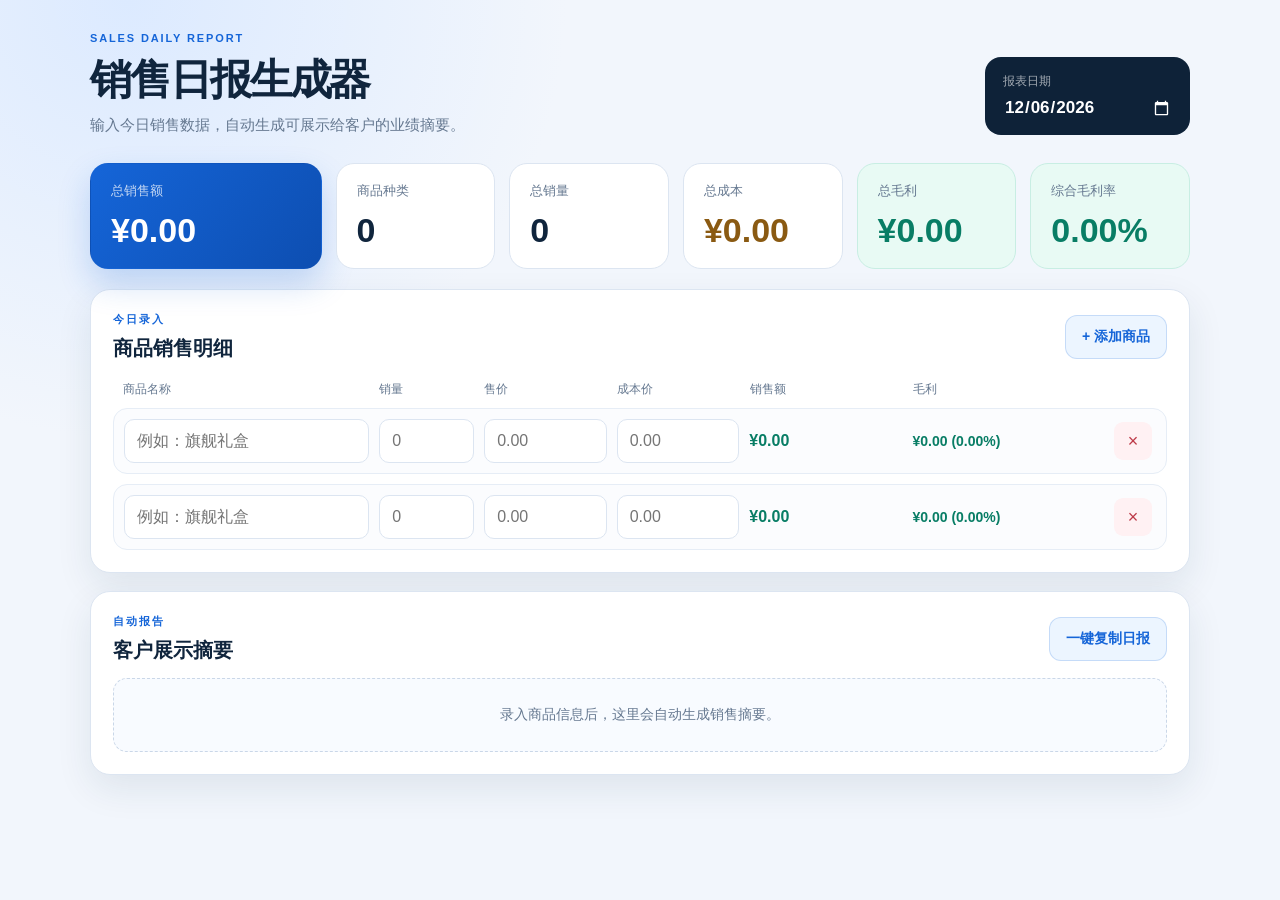
==== index.html @ f35a9ebb "Create sales daily report generator" ====
<!DOCTYPE html>
<html lang="zh-CN">
  <head>
    <meta charset="UTF-8">
    <meta name="viewport" content="width=device-width, initial-scale=1.0">
    <meta name="theme-color" content="#0e2238">
    <title>销售日报生成器</title>
    <link rel="stylesheet" href="./styles.css">
  </head>
  <body>
    <main class="app-shell">
      <header class="hero">
        <div>
          <p class="kicker">SALES DAILY REPORT</p>
          <h1>销售日报生成器</h1>
          <p class="subtitle">输入今日销售数据，自动生成可展示给客户的业绩摘要。</p>
        </div>
        <div class="date-card">
          <label for="reportDate">报表日期</label>
          <input id="reportDate" class="date-input" type="date" aria-label="选择日报日期">
        </div>
      </header>

      <section class="summary-grid" aria-label="销售概览">
        <article class="summary-card primary">
          <p>总销售额</p>
          <strong id="grandTotal">¥0.00</strong>
        </article>
        <article class="summary-card">
          <p>商品种类</p>
          <strong id="productCount">0</strong>
        </article>
        <article class="summary-card">
          <p>总销量</p>
          <strong id="quantityTotal">0</strong>
        </article>
        <article class="summary-card cost-card">
          <p>总成本</p>
          <strong id="costTotal">¥0.00</strong>
        </article>
        <article class="summary-card profit-card">
          <p>总毛利</p>
          <strong id="profitTotal">¥0.00</strong>
        </article>
        <article class="summary-card rate-card">
          <p>综合毛利率</p>
          <strong id="profitRate">0.00%</strong>
        </article>
      </section>

      <section class="editor-card" aria-labelledby="entryTitle">
        <div class="section-heading">
          <div>
            <p class="section-tag">今日录入</p>
            <h2 id="entryTitle">商品销售明细</h2>
          </div>
          <button class="add-button" id="addRowButton" type="button">+ 添加商品</button>
        </div>

        <div class="table-heading" aria-hidden="true">
          <span>商品名称</span>
          <span>销量</span>
          <span>售价</span>
          <span>成本价</span>
          <span>销售额</span>
          <span>毛利</span>
          <span></span>
        </div>
        <div class="sales-list" id="salesList"></div>
      </section>

      <section class="report-card" aria-labelledby="reportTitle">
        <div class="section-heading report-heading">
          <div>
            <p class="section-tag">自动报告</p>
            <h2 id="reportTitle">客户展示摘要</h2>
          </div>
          <button class="copy-button" id="copyButton" type="button">一键复制日报</button>
        </div>
        <div class="empty-report" id="emptyReport">录入商品信息后，这里会自动生成销售摘要。</div>
        <div class="report-content" id="reportContent" hidden>
          <p class="report-lead" id="reportLead"></p>
          <div class="ranking" id="ranking"></div>
          <p class="report-note">注：本报表根据录入数据自动计算，用于销售沟通与客户展示。</p>
        </div>
      </section>

      <p class="toast" id="toast" role="status" aria-live="polite"></p>
    </main>

    <script src="./app.js"></script>
  </body>
</html>
---- styles.css ----
:root {
  --navy: #0e2238;
  --blue: #1565d8;
  --blue-dark: #0d4eb1;
  --cyan: #ecf5ff;
  --page: #f2f6fc;
  --surface: #ffffff;
  --line: #dce5f1;
  --text: #10253d;
  --muted: #657890;
  --green: #087d65;
  --green-bg: #e8faf4;
  --orange: #8a5a12;
  --orange-bg: #fff7e8;
  --danger: #bd3947;
  --danger-bg: #fff1f3;
  --shadow: 0 14px 36px rgba(25, 50, 82, 0.09);
}

*,
*::before,
*::after {
  box-sizing: border-box;
}

body {
  min-height: 100vh;
  margin: 0;
  color: var(--text);
  background:
    radial-gradient(circle at 10% 0%, #dceaff 0, transparent 30%),
    var(--page);
  font-family: "PingFang SC", "Noto Sans SC", "Microsoft YaHei", Arial, sans-serif;
}

button,
input {
  font: inherit;
}

button {
  cursor: pointer;
}

button:focus-visible,
input:focus-visible {
  outline: 2px solid var(--blue);
  outline-offset: 1px;
}

.app-shell {
  width: min(1100px, calc(100% - 40px));
  margin: 0 auto;
  padding: 32px 0 38px;
}

.hero {
  display: flex;
  justify-content: space-between;
  gap: 24px;
  align-items: end;
  margin-bottom: 28px;
}

.kicker,
.section-tag {
  margin: 0 0 8px;
  color: var(--blue);
  font-size: 11px;
  font-weight: 700;
  letter-spacing: 0.17em;
}

h1 {
  margin: 0 0 8px;
  font-size: clamp(30px, 4vw, 42px);
  letter-spacing: -0.05em;
}

.subtitle {
  margin: 0;
  color: var(--muted);
  font-size: 15px;
}

.date-card {
  min-width: 205px;
  padding: 16px 18px;
  border-radius: 16px;
  color: #fff;
  background: var(--navy);
}

.date-card label {
  display: block;
  margin-bottom: 7px;
  color: rgba(255, 255, 255, 0.62);
  font-size: 12px;
}

.date-input {
  width: 100%;
  border: 0;
  color: #fff;
  background: transparent;
  font-size: 17px;
  font-weight: 600;
  color-scheme: dark;
}

.summary-grid {
  display: grid;
  grid-template-columns: 1.45fr repeat(5, 1fr);
  gap: 14px;
  margin-bottom: 20px;
}

.summary-card {
  padding: 18px 20px;
  border: 1px solid var(--line);
  border-radius: 18px;
  background: var(--surface);
}

.summary-card p {
  margin: 0 0 11px;
  color: var(--muted);
  font-size: 13px;
}

.summary-card strong {
  font-size: clamp(26px, 4vw, 34px);
  font-variant-numeric: tabular-nums;
}

.summary-card.primary {
  border-color: transparent;
  color: #fff;
  background: linear-gradient(128deg, var(--blue), var(--blue-dark));
  box-shadow: 0 15px 32px rgba(21, 101, 216, 0.22);
}

.summary-card.primary p {
  color: rgba(255, 255, 255, 0.75);
}

.summary-card.cost-card strong {
  color: var(--orange);
}

.summary-card.profit-card,
.summary-card.rate-card {
  background: var(--green-bg);
  border-color: #c8eee3;
}

.summary-card.profit-card strong,
.summary-card.rate-card strong {
  color: var(--green);
}

.summary-card strong.negative,
.profit.negative {
  color: var(--danger);
}

.editor-card,
.report-card {
  margin-bottom: 18px;
  padding: 22px;
  border: 1px solid var(--line);
  border-radius: 20px;
  background: var(--surface);
  box-shadow: var(--shadow);
}

.section-heading {
  display: flex;
  justify-content: space-between;
  gap: 14px;
  align-items: center;
  margin-bottom: 19px;
}

h2 {
  margin: 0;
  font-size: 20px;
}

.add-button,
.copy-button {
  min-height: 44px;
  padding: 0 16px;
  border: 1px solid rgba(21, 101, 216, 0.18);
  border-radius: 12px;
  color: var(--blue);
  background: var(--cyan);
  font-size: 14px;
  font-weight: 600;
}

.table-heading,
.sales-row {
  display: grid;
  grid-template-columns: 1.6fr 0.62fr 0.8fr 0.8fr 1fr 1.25fr 42px;
  gap: 10px;
  align-items: center;
}

.table-heading {
  padding: 0 10px 10px;
  color: var(--muted);
  font-size: 12px;
}

.sales-list {
  display: grid;
  gap: 10px;
}

.sales-row {
  padding: 10px;
  border: 1px solid #e6edf6;
  border-radius: 14px;
  background: #fbfcfe;
}

.field {
  position: relative;
}

.field-label {
  display: none;
}

.field input {
  width: 100%;
  height: 44px;
  padding: 0 12px;
  border: 1px solid var(--line);
  border-radius: 10px;
  color: var(--text);
  background: #fff;
  transition: border-color 160ms ease;
}

.field input:focus {
  border-color: var(--blue);
}

.field input[type="number"] {
  font-variant-numeric: tabular-nums;
}

.amount {
  color: var(--green);
  font-size: 16px;
  font-weight: 600;
  font-variant-numeric: tabular-nums;
  white-space: nowrap;
}

.profit {
  color: var(--green);
  font-size: 14px;
  font-weight: 600;
  font-variant-numeric: tabular-nums;
  white-space: nowrap;
}

.delete-button {
  display: grid;
  width: 38px;
  height: 38px;
  border: 0;
  border-radius: 9px;
  place-items: center;
  color: var(--danger);
  background: #fff1f3;
  font-size: 18px;
}

.report-heading {
  margin-bottom: 14px;
}

.empty-report {
  padding: 27px 18px;
  border: 1px dashed #cad7e8;
  border-radius: 14px;
  color: var(--muted);
  background: #f8fbff;
  text-align: center;
  font-size: 14px;
}

.report-lead {
  margin: 0 0 15px;
  color: #344960;
  line-height: 1.7;
}

.report-lead strong {
  color: var(--blue-dark);
}

.ranking {
  display: grid;
  gap: 8px;
}

.ranking-item {
  display: flex;
  justify-content: space-between;
  gap: 12px;
  padding: 12px 13px;
  border-radius: 11px;
  background: #f6f9fd;
}

.ranking-item span {
  color: #52677e;
}

.ranking-item strong {
  color: var(--green);
  font-variant-numeric: tabular-nums;
}

.ranking-item strong.negative {
  color: var(--danger);
}

.report-note {
  margin: 17px 0 0;
  color: var(--muted);
  font-size: 12px;
}

.toast {
  position: fixed;
  bottom: 24px;
  left: 50%;
  margin: 0;
  padding: 11px 18px;
  border-radius: 999px;
  color: #fff;
  background: var(--navy);
  box-shadow: var(--shadow);
  opacity: 0;
  pointer-events: none;
  transform: translate(-50%, 12px);
  transition: opacity 180ms ease, transform 180ms ease;
}

.toast.visible {
  opacity: 1;
  transform: translate(-50%, 0);
}

@media (max-width: 640px) {
  .app-shell {
    width: calc(100% - 28px);
    padding: 20px 0 30px;
  }

  .hero {
    display: block;
    margin-bottom: 20px;
  }

  h1 {
    font-size: 30px;
  }

  .subtitle {
    margin-bottom: 17px;
    font-size: 13px;
    line-height: 1.55;
  }

  .date-card {
    display: flex;
    justify-content: space-between;
    align-items: center;
    min-width: 0;
    padding: 14px 15px;
  }

  .date-card label {
    margin: 0;
  }

  .date-input {
    width: auto;
    max-width: 164px;
    text-align: right;
  }

  .summary-grid {
    grid-template-columns: 1fr 1fr;
    gap: 9px;
  }

  .summary-card {
    padding: 14px;
  }

  .summary-card.primary {
    grid-column: 1 / -1;
  }

  .summary-card strong {
    font-size: 26px;
  }

  .editor-card,
  .report-card {
    padding: 16px 13px;
    border-radius: 17px;
  }

  .section-heading {
    margin-bottom: 14px;
  }

  h2 {
    font-size: 18px;
  }

  .add-button,
  .copy-button {
    padding: 0 12px;
    font-size: 13px;
  }

  .table-heading {
    display: none;
  }

  .sales-row {
    grid-template-columns: repeat(3, minmax(0, 1fr));
    gap: 9px;
    padding: 11px;
  }

  .field.name {
    grid-column: 1 / -1;
  }

  .field-label {
    display: block;
    margin: 0 0 5px;
    color: var(--muted);
    font-size: 11px;
  }

  .amount-wrap,
  .profit-wrap {
    grid-column: 1 / -1;
    padding: 4px 0 1px;
  }

  .amount,
  .profit {
    display: block;
    margin-top: 3px;
  }

  .delete-button {
    grid-column: 3;
    justify-self: end;
    align-self: end;
    margin-bottom: 2px;
  }
}
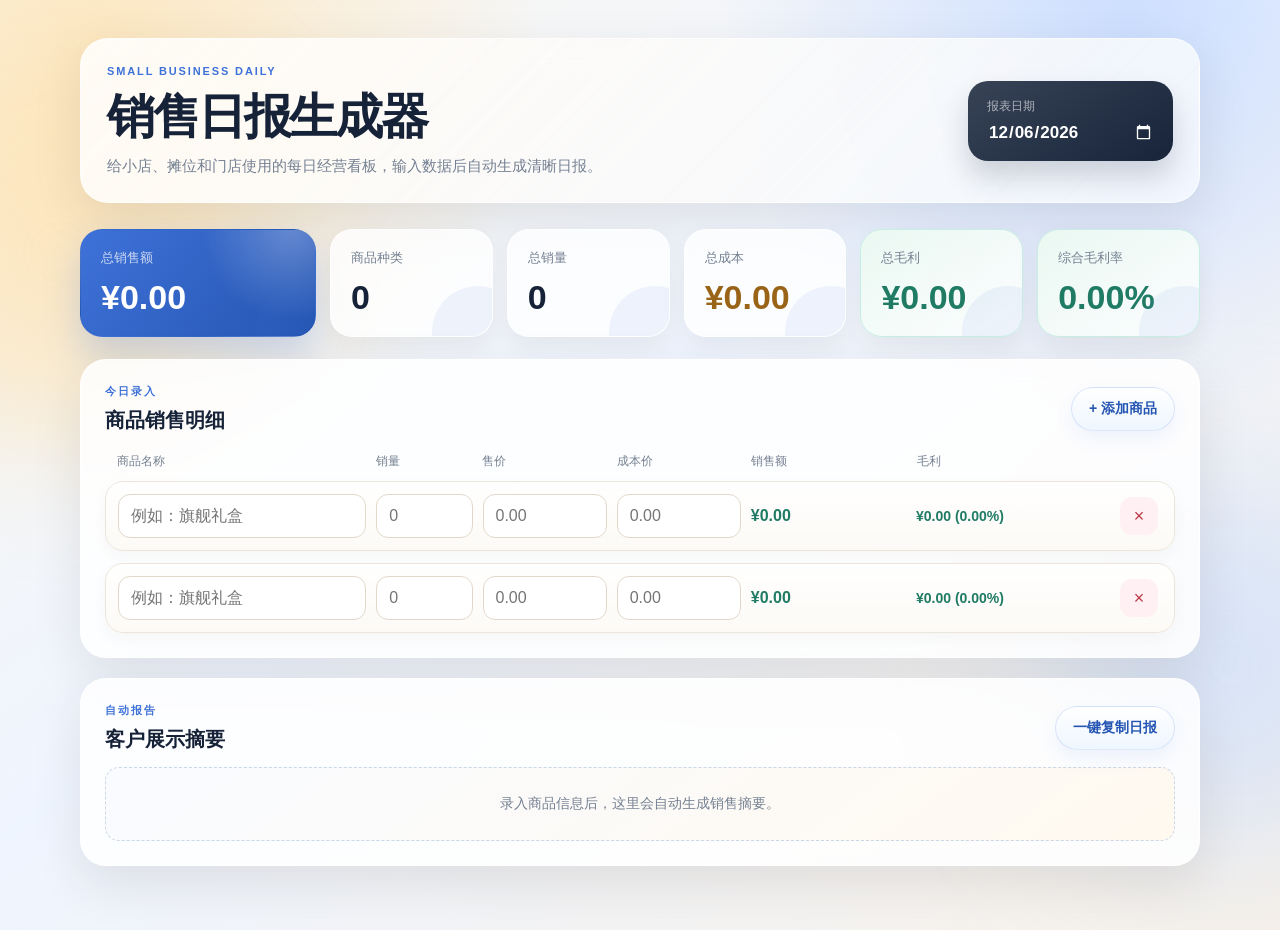
==== commit cd9ce204: "Polish sales report visual design" ====
--- a/index.html
+++ b/index.html
@@ -8,12 +8,14 @@
     <link rel="stylesheet" href="./styles.css">
   </head>
   <body>
+    <div class="page-glow one" aria-hidden="true"></div>
+    <div class="page-glow two" aria-hidden="true"></div>
     <main class="app-shell">
       <header class="hero">
         <div>
-          <p class="kicker">SALES DAILY REPORT</p>
+          <p class="kicker">SMALL BUSINESS DAILY</p>
           <h1>销售日报生成器</h1>
-          <p class="subtitle">输入今日销售数据，自动生成可展示给客户的业绩摘要。</p>
+          <p class="subtitle">给小店、摊位和门店使用的每日经营看板，输入数据后自动生成清晰日报。</p>
         </div>
         <div class="date-card">
           <label for="reportDate">报表日期</label>
--- a/styles.css
+++ b/styles.css
@@ -1,20 +1,22 @@
 :root {
-  --navy: #0e2238;
-  --blue: #1565d8;
-  --blue-dark: #0d4eb1;
-  --cyan: #ecf5ff;
-  --page: #f2f6fc;
+  --navy: #17243a;
+  --blue: #3f72d8;
+  --blue-dark: #2455b2;
+  --cyan: #eef6ff;
+  --page: #f6f1e9;
   --surface: #ffffff;
-  --line: #dce5f1;
-  --text: #10253d;
-  --muted: #657890;
-  --green: #087d65;
-  --green-bg: #e8faf4;
-  --orange: #8a5a12;
-  --orange-bg: #fff7e8;
+  --surface-soft: rgba(255, 255, 255, 0.78);
+  --line: #e5dccf;
+  --text: #162238;
+  --muted: #748092;
+  --green: #207b65;
+  --green-bg: #eaf8f2;
+  --orange: #9a6418;
+  --orange-bg: #fff4dd;
   --danger: #bd3947;
   --danger-bg: #fff1f3;
-  --shadow: 0 14px 36px rgba(25, 50, 82, 0.09);
+  --shadow: 0 18px 50px rgba(50, 42, 30, 0.1);
+  --shadow-soft: 0 10px 24px rgba(50, 42, 30, 0.07);
 }
 
 *,
@@ -28,9 +30,33 @@
   margin: 0;
   color: var(--text);
   background:
-    radial-gradient(circle at 10% 0%, #dceaff 0, transparent 30%),
-    var(--page);
+    radial-gradient(circle at 8% 6%, rgba(255, 213, 138, 0.45) 0, transparent 30%),
+    radial-gradient(circle at 88% 2%, rgba(138, 179, 255, 0.34) 0, transparent 28%),
+    linear-gradient(145deg, #fbf7ef 0%, #eff5ff 46%, #f7f1e9 100%);
   font-family: "PingFang SC", "Noto Sans SC", "Microsoft YaHei", Arial, sans-serif;
+}
+
+.page-glow {
+  position: fixed;
+  z-index: -1;
+  width: 360px;
+  height: 360px;
+  border-radius: 999px;
+  filter: blur(80px);
+  opacity: 0.5;
+  pointer-events: none;
+}
+
+.page-glow.one {
+  top: 8%;
+  left: -120px;
+  background: #ffe0a8;
+}
+
+.page-glow.two {
+  right: -130px;
+  bottom: 6%;
+  background: #bdd6ff;
 }
 
 button,
@@ -49,17 +75,25 @@
 }
 
 .app-shell {
-  width: min(1100px, calc(100% - 40px));
+  width: min(1120px, calc(100% - 40px));
   margin: 0 auto;
-  padding: 32px 0 38px;
+  padding: 38px 0 44px;
 }
 
 .hero {
   display: flex;
   justify-content: space-between;
   gap: 24px;
-  align-items: end;
-  margin-bottom: 28px;
+  align-items: center;
+  margin-bottom: 26px;
+  padding: 26px;
+  border: 1px solid rgba(255, 255, 255, 0.62);
+  border-radius: 28px;
+  background:
+    linear-gradient(135deg, rgba(255, 255, 255, 0.86), rgba(255, 255, 255, 0.58)),
+    linear-gradient(135deg, rgba(255, 226, 180, 0.5), rgba(221, 235, 255, 0.7));
+  box-shadow: var(--shadow);
+  backdrop-filter: blur(18px);
 }
 
 .kicker,
@@ -73,7 +107,7 @@
 
 h1 {
   margin: 0 0 8px;
-  font-size: clamp(30px, 4vw, 42px);
+  font-size: clamp(34px, 4.5vw, 48px);
   letter-spacing: -0.05em;
 }
 
@@ -85,10 +119,13 @@
 
 .date-card {
   min-width: 205px;
-  padding: 16px 18px;
-  border-radius: 16px;
+  padding: 17px 19px;
+  border-radius: 20px;
   color: #fff;
-  background: var(--navy);
+  background:
+    linear-gradient(145deg, rgba(255, 255, 255, 0.14), transparent),
+    var(--navy);
+  box-shadow: 0 16px 28px rgba(23, 36, 58, 0.18);
 }
 
 .date-card label {
@@ -112,14 +149,29 @@
   display: grid;
   grid-template-columns: 1.45fr repeat(5, 1fr);
   gap: 14px;
-  margin-bottom: 20px;
+  margin-bottom: 22px;
 }
 
 .summary-card {
-  padding: 18px 20px;
-  border: 1px solid var(--line);
-  border-radius: 18px;
-  background: var(--surface);
+  position: relative;
+  overflow: hidden;
+  padding: 19px 20px;
+  border: 1px solid rgba(255, 255, 255, 0.74);
+  border-radius: 22px;
+  background: var(--surface-soft);
+  box-shadow: var(--shadow-soft);
+  backdrop-filter: blur(16px);
+}
+
+.summary-card::after {
+  position: absolute;
+  right: -32px;
+  bottom: -42px;
+  width: 92px;
+  height: 92px;
+  border-radius: 999px;
+  content: "";
+  background: rgba(63, 114, 216, 0.08);
 }
 
 .summary-card p {
@@ -136,8 +188,10 @@
 .summary-card.primary {
   border-color: transparent;
   color: #fff;
-  background: linear-gradient(128deg, var(--blue), var(--blue-dark));
-  box-shadow: 0 15px 32px rgba(21, 101, 216, 0.22);
+  background:
+    radial-gradient(circle at 90% 0%, rgba(255, 255, 255, 0.26), transparent 38%),
+    linear-gradient(128deg, var(--blue), var(--blue-dark));
+  box-shadow: 0 18px 36px rgba(63, 114, 216, 0.25);
 }
 
 .summary-card.primary p {
@@ -150,7 +204,7 @@
 
 .summary-card.profit-card,
 .summary-card.rate-card {
-  background: var(--green-bg);
+  background: linear-gradient(145deg, var(--green-bg), rgba(255, 255, 255, 0.86));
   border-color: #c8eee3;
 }
 
@@ -166,12 +220,13 @@
 
 .editor-card,
 .report-card {
-  margin-bottom: 18px;
-  padding: 22px;
-  border: 1px solid var(--line);
-  border-radius: 20px;
-  background: var(--surface);
+  margin-bottom: 20px;
+  padding: 24px;
+  border: 1px solid rgba(255, 255, 255, 0.72);
+  border-radius: 26px;
+  background: rgba(255, 255, 255, 0.86);
   box-shadow: var(--shadow);
+  backdrop-filter: blur(16px);
 }
 
 .section-heading {
@@ -190,13 +245,19 @@
 .add-button,
 .copy-button {
   min-height: 44px;
-  padding: 0 16px;
-  border: 1px solid rgba(21, 101, 216, 0.18);
-  border-radius: 12px;
-  color: var(--blue);
-  background: var(--cyan);
+  padding: 0 17px;
+  border: 1px solid rgba(63, 114, 216, 0.16);
+  border-radius: 999px;
+  color: #2455b2;
+  background: linear-gradient(180deg, #ffffff, var(--cyan));
+  box-shadow: 0 8px 18px rgba(63, 114, 216, 0.08);
   font-size: 14px;
   font-weight: 600;
+}
+
+.add-button:hover,
+.copy-button:hover {
+  transform: translateY(-1px);
 }
 
 .table-heading,
@@ -208,21 +269,23 @@
 }
 
 .table-heading {
-  padding: 0 10px 10px;
+  padding: 0 12px 11px;
   color: var(--muted);
   font-size: 12px;
 }
 
 .sales-list {
   display: grid;
-  gap: 10px;
+  gap: 12px;
 }
 
 .sales-row {
-  padding: 10px;
-  border: 1px solid #e6edf6;
-  border-radius: 14px;
-  background: #fbfcfe;
+  padding: 12px;
+  border: 1px solid #ece5da;
+  border-radius: 18px;
+  background:
+    linear-gradient(180deg, rgba(255, 255, 255, 0.98), rgba(252, 249, 244, 0.82));
+  box-shadow: 0 6px 16px rgba(60, 50, 35, 0.04);
 }
 
 .field {
@@ -237,15 +300,16 @@
   width: 100%;
   height: 44px;
   padding: 0 12px;
-  border: 1px solid var(--line);
-  border-radius: 10px;
+  border: 1px solid #e2d8ca;
+  border-radius: 12px;
   color: var(--text);
   background: #fff;
-  transition: border-color 160ms ease;
+  transition: border-color 160ms ease, box-shadow 160ms ease;
 }
 
 .field input:focus {
   border-color: var(--blue);
+  box-shadow: 0 0 0 4px rgba(63, 114, 216, 0.1);
 }
 
 .field input[type="number"] {
@@ -273,10 +337,10 @@
   width: 38px;
   height: 38px;
   border: 0;
-  border-radius: 9px;
+  border-radius: 12px;
   place-items: center;
   color: var(--danger);
-  background: #fff1f3;
+  background: var(--danger-bg);
   font-size: 18px;
 }
 
@@ -289,14 +353,14 @@
   border: 1px dashed #cad7e8;
   border-radius: 14px;
   color: var(--muted);
-  background: #f8fbff;
+  background: linear-gradient(145deg, #f9fbff, #fff9ef);
   text-align: center;
   font-size: 14px;
 }
 
 .report-lead {
   margin: 0 0 15px;
-  color: #344960;
+  color: #34465d;
   line-height: 1.7;
 }
 
@@ -313,9 +377,10 @@
   display: flex;
   justify-content: space-between;
   gap: 12px;
-  padding: 12px 13px;
-  border-radius: 11px;
-  background: #f6f9fd;
+  padding: 13px 14px;
+  border: 1px solid #eee7dc;
+  border-radius: 15px;
+  background: linear-gradient(180deg, #ffffff, #fbf8f2);
 }
 
 .ranking-item span {
@@ -345,7 +410,7 @@
   padding: 11px 18px;
   border-radius: 999px;
   color: #fff;
-  background: var(--navy);
+  background: linear-gradient(135deg, var(--navy), #243858);
   box-shadow: var(--shadow);
   opacity: 0;
   pointer-events: none;
@@ -361,12 +426,14 @@
 @media (max-width: 640px) {
   .app-shell {
     width: calc(100% - 28px);
-    padding: 20px 0 30px;
+    padding: 16px 0 30px;
   }
 
   .hero {
     display: block;
-    margin-bottom: 20px;
+    margin-bottom: 18px;
+    padding: 20px;
+    border-radius: 24px;
   }
 
   h1 {
@@ -417,7 +484,7 @@
   .editor-card,
   .report-card {
     padding: 16px 13px;
-    border-radius: 17px;
+    border-radius: 22px;
   }
 
   .section-heading {
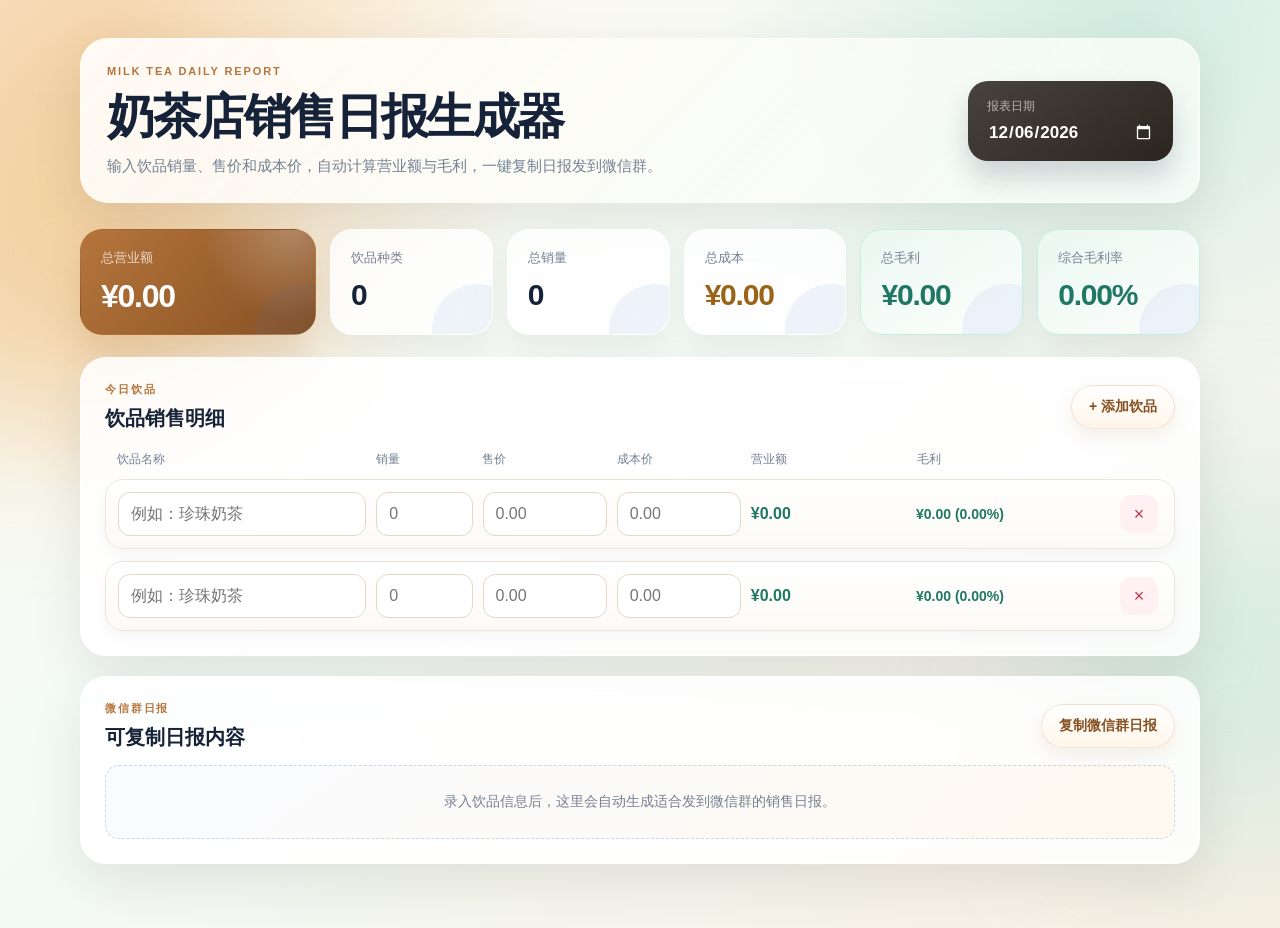
==== commit 0c88a12b: "Build milk tea daily report deliverables" ====
--- a/index.html
+++ b/index.html
@@ -3,9 +3,9 @@
   <head>
     <meta charset="UTF-8">
     <meta name="viewport" content="width=device-width, initial-scale=1.0">
-    <meta name="theme-color" content="#0e2238">
-    <title>销售日报生成器</title>
-    <link rel="stylesheet" href="./styles.css">
+    <meta name="theme-color" content="#2b241f">
+    <title>奶茶店销售日报生成器</title>
+    <link rel="stylesheet" href="./styles.css?v=milk-tea-v2">
   </head>
   <body>
     <div class="page-glow one" aria-hidden="true"></div>
@@ -13,9 +13,9 @@
     <main class="app-shell">
       <header class="hero">
         <div>
-          <p class="kicker">SMALL BUSINESS DAILY</p>
-          <h1>销售日报生成器</h1>
-          <p class="subtitle">给小店、摊位和门店使用的每日经营看板，输入数据后自动生成清晰日报。</p>
+          <p class="kicker">MILK TEA DAILY REPORT</p>
+          <h1>奶茶店销售日报生成器</h1>
+          <p class="subtitle">输入饮品销量、售价和成本价，自动计算营业额与毛利，一键复制日报发到微信群。</p>
         </div>
         <div class="date-card">
           <label for="reportDate">报表日期</label>
@@ -25,11 +25,11 @@
 
       <section class="summary-grid" aria-label="销售概览">
         <article class="summary-card primary">
-          <p>总销售额</p>
+          <p>总营业额</p>
           <strong id="grandTotal">¥0.00</strong>
         </article>
         <article class="summary-card">
-          <p>商品种类</p>
+          <p>饮品种类</p>
           <strong id="productCount">0</strong>
         </article>
         <article class="summary-card">
@@ -53,18 +53,18 @@
       <section class="editor-card" aria-labelledby="entryTitle">
         <div class="section-heading">
           <div>
-            <p class="section-tag">今日录入</p>
-            <h2 id="entryTitle">商品销售明细</h2>
+            <p class="section-tag">今日饮品</p>
+            <h2 id="entryTitle">饮品销售明细</h2>
           </div>
-          <button class="add-button" id="addRowButton" type="button">+ 添加商品</button>
+          <button class="add-button" id="addRowButton" type="button">+ 添加饮品</button>
         </div>
 
         <div class="table-heading" aria-hidden="true">
-          <span>商品名称</span>
+          <span>饮品名称</span>
           <span>销量</span>
           <span>售价</span>
           <span>成本价</span>
-          <span>销售额</span>
+          <span>营业额</span>
           <span>毛利</span>
           <span></span>
         </div>
@@ -74,22 +74,22 @@
       <section class="report-card" aria-labelledby="reportTitle">
         <div class="section-heading report-heading">
           <div>
-            <p class="section-tag">自动报告</p>
-            <h2 id="reportTitle">客户展示摘要</h2>
+            <p class="section-tag">微信群日报</p>
+            <h2 id="reportTitle">可复制日报内容</h2>
           </div>
-          <button class="copy-button" id="copyButton" type="button">一键复制日报</button>
+          <button class="copy-button" id="copyButton" type="button">复制微信群日报</button>
         </div>
-        <div class="empty-report" id="emptyReport">录入商品信息后，这里会自动生成销售摘要。</div>
+        <div class="empty-report" id="emptyReport">录入饮品信息后，这里会自动生成适合发到微信群的销售日报。</div>
         <div class="report-content" id="reportContent" hidden>
           <p class="report-lead" id="reportLead"></p>
           <div class="ranking" id="ranking"></div>
-          <p class="report-note">注：本报表根据录入数据自动计算，用于销售沟通与客户展示。</p>
+          <p class="report-note">注：本报表根据录入数据自动计算，可直接复制后粘贴到微信群。</p>
         </div>
       </section>
 
       <p class="toast" id="toast" role="status" aria-live="polite"></p>
     </main>
 
-    <script src="./app.js"></script>
+    <script src="./app.js?v=milk-tea-v2"></script>
   </body>
 </html>
--- a/styles.css
+++ b/styles.css
@@ -1,16 +1,16 @@
 :root {
-  --navy: #17243a;
-  --blue: #3f72d8;
-  --blue-dark: #2455b2;
-  --cyan: #eef6ff;
-  --page: #f6f1e9;
+  --navy: #2b241f;
+  --blue: #b5753c;
+  --blue-dark: #875022;
+  --cyan: #fff6ea;
+  --page: #f8efe3;
   --surface: #ffffff;
   --surface-soft: rgba(255, 255, 255, 0.78);
   --line: #e5dccf;
   --text: #162238;
   --muted: #748092;
-  --green: #207b65;
-  --green-bg: #eaf8f2;
+  --green: #207864;
+  --green-bg: #eaf7f1;
   --orange: #9a6418;
   --orange-bg: #fff4dd;
   --danger: #bd3947;
@@ -30,9 +30,9 @@
   margin: 0;
   color: var(--text);
   background:
-    radial-gradient(circle at 8% 6%, rgba(255, 213, 138, 0.45) 0, transparent 30%),
-    radial-gradient(circle at 88% 2%, rgba(138, 179, 255, 0.34) 0, transparent 28%),
-    linear-gradient(145deg, #fbf7ef 0%, #eff5ff 46%, #f7f1e9 100%);
+    radial-gradient(circle at 8% 6%, rgba(235, 174, 98, 0.45) 0, transparent 30%),
+    radial-gradient(circle at 88% 2%, rgba(126, 197, 174, 0.28) 0, transparent 28%),
+    linear-gradient(145deg, #fff7eb 0%, #f3fbf7 46%, #f7eee2 100%);
   font-family: "PingFang SC", "Noto Sans SC", "Microsoft YaHei", Arial, sans-serif;
 }
 
@@ -50,13 +50,13 @@
 .page-glow.one {
   top: 8%;
   left: -120px;
-  background: #ffe0a8;
+  background: #efbe7c;
 }
 
 .page-glow.two {
   right: -130px;
   bottom: 6%;
-  background: #bdd6ff;
+  background: #bce7d8;
 }
 
 button,
@@ -91,7 +91,7 @@
   border-radius: 28px;
   background:
     linear-gradient(135deg, rgba(255, 255, 255, 0.86), rgba(255, 255, 255, 0.58)),
-    linear-gradient(135deg, rgba(255, 226, 180, 0.5), rgba(221, 235, 255, 0.7));
+    linear-gradient(135deg, rgba(255, 224, 179, 0.52), rgba(221, 246, 236, 0.72));
   box-shadow: var(--shadow);
   backdrop-filter: blur(18px);
 }
@@ -181,8 +181,13 @@
 }
 
 .summary-card strong {
-  font-size: clamp(26px, 4vw, 34px);
+  font-size: clamp(24px, 3vw, 32px);
+  letter-spacing: -0.04em;
   font-variant-numeric: tabular-nums;
+}
+
+.summary-card:not(.primary) strong {
+  font-size: clamp(23px, 2.5vw, 30px);
 }
 
 .summary-card.primary {
@@ -191,7 +196,7 @@
   background:
     radial-gradient(circle at 90% 0%, rgba(255, 255, 255, 0.26), transparent 38%),
     linear-gradient(128deg, var(--blue), var(--blue-dark));
-  box-shadow: 0 18px 36px rgba(63, 114, 216, 0.25);
+  box-shadow: 0 18px 36px rgba(181, 117, 60, 0.24);
 }
 
 .summary-card.primary p {
@@ -246,11 +251,11 @@
 .copy-button {
   min-height: 44px;
   padding: 0 17px;
-  border: 1px solid rgba(63, 114, 216, 0.16);
+  border: 1px solid rgba(181, 117, 60, 0.18);
   border-radius: 999px;
-  color: #2455b2;
+  color: var(--blue-dark);
   background: linear-gradient(180deg, #ffffff, var(--cyan));
-  box-shadow: 0 8px 18px rgba(63, 114, 216, 0.08);
+  box-shadow: 0 8px 18px rgba(181, 117, 60, 0.1);
   font-size: 14px;
   font-weight: 600;
 }
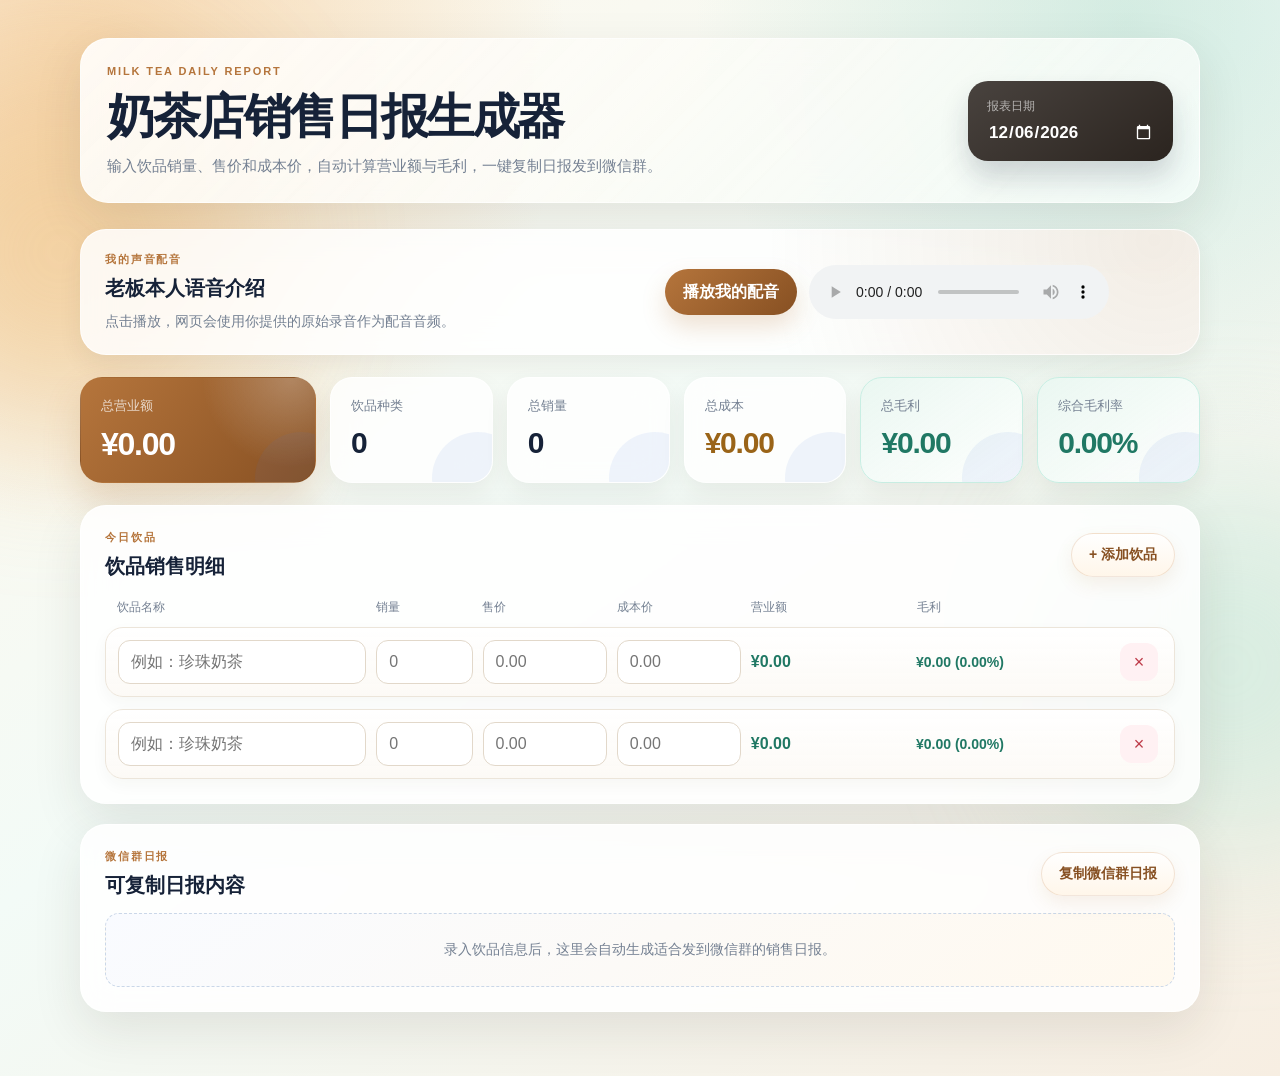
==== commit d0e22fd6: "Add owner voice narration" ====
--- a/index.html
+++ b/index.html
@@ -22,6 +22,18 @@
           <input id="reportDate" class="date-input" type="date" aria-label="选择日报日期">
         </div>
       </header>
+
+      <section class="voice-card" aria-labelledby="voiceTitle">
+        <div>
+          <p class="section-tag">我的声音配音</p>
+          <h2 id="voiceTitle">老板本人语音介绍</h2>
+          <p>点击播放，网页会使用你提供的原始录音作为配音音频。</p>
+        </div>
+        <div class="voice-actions">
+          <button class="voice-button" id="voiceButton" type="button">播放我的配音</button>
+          <audio id="voiceAudio" controls preload="metadata" src="./assets/my-voice.m4a"></audio>
+        </div>
+      </section>
 
       <section class="summary-grid" aria-label="销售概览">
         <article class="summary-card primary">
--- a/styles.css
+++ b/styles.css
@@ -152,6 +152,61 @@
   margin-bottom: 22px;
 }
 
+.voice-card {
+  display: flex;
+  justify-content: space-between;
+  gap: 18px;
+  align-items: center;
+  margin-bottom: 22px;
+  padding: 22px 24px;
+  border: 1px solid rgba(255, 255, 255, 0.72);
+  border-radius: 26px;
+  background:
+    radial-gradient(circle at 96% 8%, rgba(181, 117, 60, 0.12), transparent 36%),
+    rgba(255, 255, 255, 0.84);
+  box-shadow: var(--shadow-soft);
+  backdrop-filter: blur(16px);
+}
+
+.voice-card h2 {
+  margin-bottom: 8px;
+}
+
+.voice-card p:not(.section-tag) {
+  margin: 0;
+  color: var(--muted);
+  font-size: 14px;
+  line-height: 1.6;
+}
+
+.voice-actions {
+  display: flex;
+  gap: 12px;
+  align-items: center;
+  min-width: min(100%, 510px);
+}
+
+.voice-button {
+  min-height: 46px;
+  padding: 0 18px;
+  border: 0;
+  border-radius: 999px;
+  color: #fff;
+  background: linear-gradient(135deg, var(--blue), var(--blue-dark));
+  box-shadow: 0 12px 24px rgba(181, 117, 60, 0.22);
+  font-weight: 700;
+  white-space: nowrap;
+}
+
+.voice-button:hover {
+  transform: translateY(-1px);
+}
+
+.voice-actions audio {
+  width: 300px;
+  max-width: 100%;
+}
+
 .summary-card {
   position: relative;
   overflow: hidden;
@@ -474,6 +529,23 @@
     gap: 9px;
   }
 
+  .voice-card {
+    display: block;
+    padding: 18px;
+    border-radius: 22px;
+  }
+
+  .voice-actions {
+    display: grid;
+    min-width: 0;
+    margin-top: 14px;
+  }
+
+  .voice-button,
+  .voice-actions audio {
+    width: 100%;
+  }
+
   .summary-card {
     padding: 14px;
   }
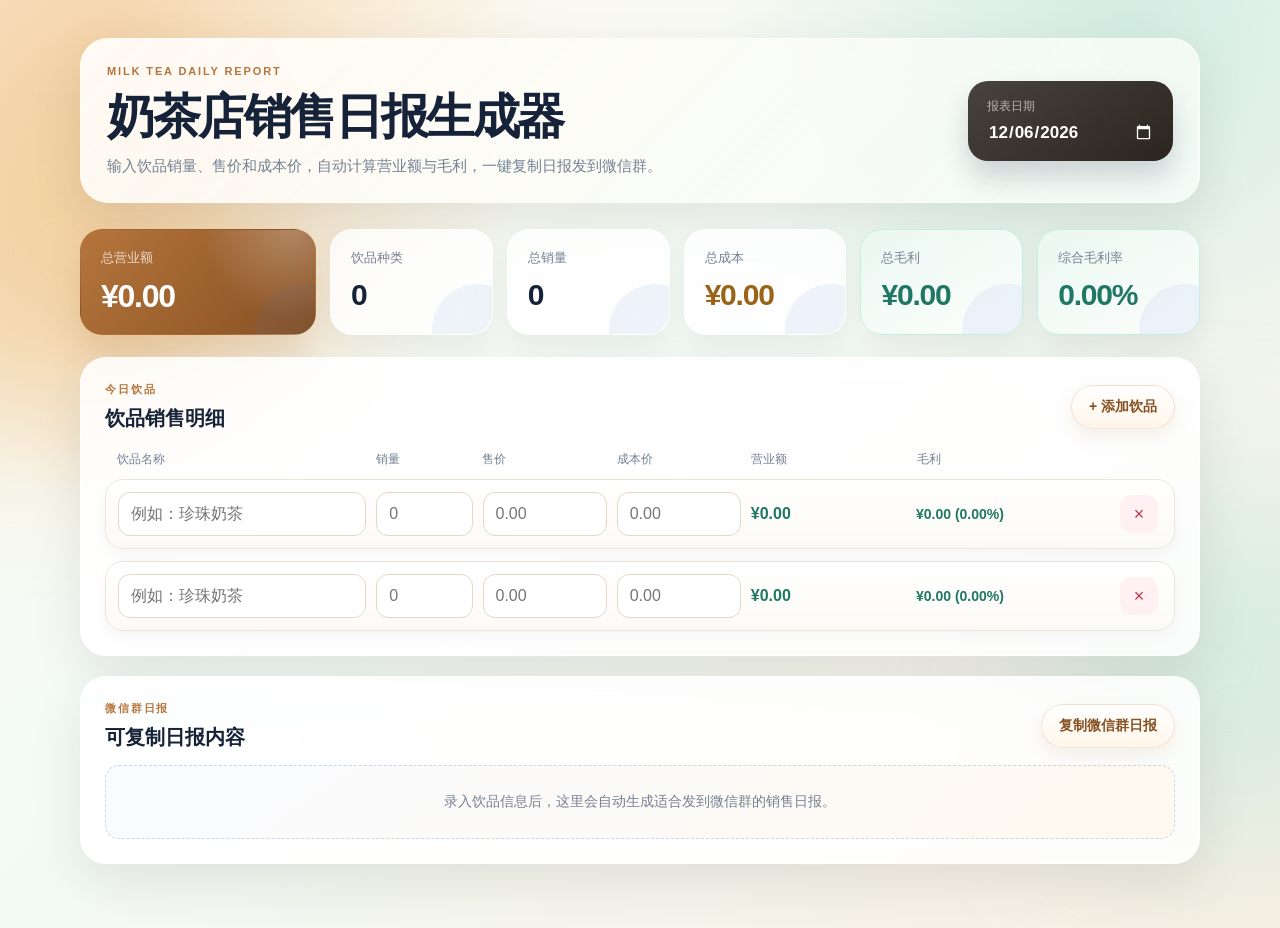
==== commit 2eb9bb09: "Remove raw voice recording from site" ====
--- a/index.html
+++ b/index.html
@@ -22,18 +22,6 @@
           <input id="reportDate" class="date-input" type="date" aria-label="选择日报日期">
         </div>
       </header>
-
-      <section class="voice-card" aria-labelledby="voiceTitle">
-        <div>
-          <p class="section-tag">我的声音配音</p>
-          <h2 id="voiceTitle">老板本人语音介绍</h2>
-          <p>点击播放，网页会使用你提供的原始录音作为配音音频。</p>
-        </div>
-        <div class="voice-actions">
-          <button class="voice-button" id="voiceButton" type="button">播放我的配音</button>
-          <audio id="voiceAudio" controls preload="metadata" src="./assets/my-voice.m4a"></audio>
-        </div>
-      </section>
 
       <section class="summary-grid" aria-label="销售概览">
         <article class="summary-card primary">
--- a/styles.css
+++ b/styles.css
@@ -152,61 +152,6 @@
   margin-bottom: 22px;
 }
 
-.voice-card {
-  display: flex;
-  justify-content: space-between;
-  gap: 18px;
-  align-items: center;
-  margin-bottom: 22px;
-  padding: 22px 24px;
-  border: 1px solid rgba(255, 255, 255, 0.72);
-  border-radius: 26px;
-  background:
-    radial-gradient(circle at 96% 8%, rgba(181, 117, 60, 0.12), transparent 36%),
-    rgba(255, 255, 255, 0.84);
-  box-shadow: var(--shadow-soft);
-  backdrop-filter: blur(16px);
-}
-
-.voice-card h2 {
-  margin-bottom: 8px;
-}
-
-.voice-card p:not(.section-tag) {
-  margin: 0;
-  color: var(--muted);
-  font-size: 14px;
-  line-height: 1.6;
-}
-
-.voice-actions {
-  display: flex;
-  gap: 12px;
-  align-items: center;
-  min-width: min(100%, 510px);
-}
-
-.voice-button {
-  min-height: 46px;
-  padding: 0 18px;
-  border: 0;
-  border-radius: 999px;
-  color: #fff;
-  background: linear-gradient(135deg, var(--blue), var(--blue-dark));
-  box-shadow: 0 12px 24px rgba(181, 117, 60, 0.22);
-  font-weight: 700;
-  white-space: nowrap;
-}
-
-.voice-button:hover {
-  transform: translateY(-1px);
-}
-
-.voice-actions audio {
-  width: 300px;
-  max-width: 100%;
-}
-
 .summary-card {
   position: relative;
   overflow: hidden;
@@ -529,23 +474,6 @@
     gap: 9px;
   }
 
-  .voice-card {
-    display: block;
-    padding: 18px;
-    border-radius: 22px;
-  }
-
-  .voice-actions {
-    display: grid;
-    min-width: 0;
-    margin-top: 14px;
-  }
-
-  .voice-button,
-  .voice-actions audio {
-    width: 100%;
-  }
-
   .summary-card {
     padding: 14px;
   }
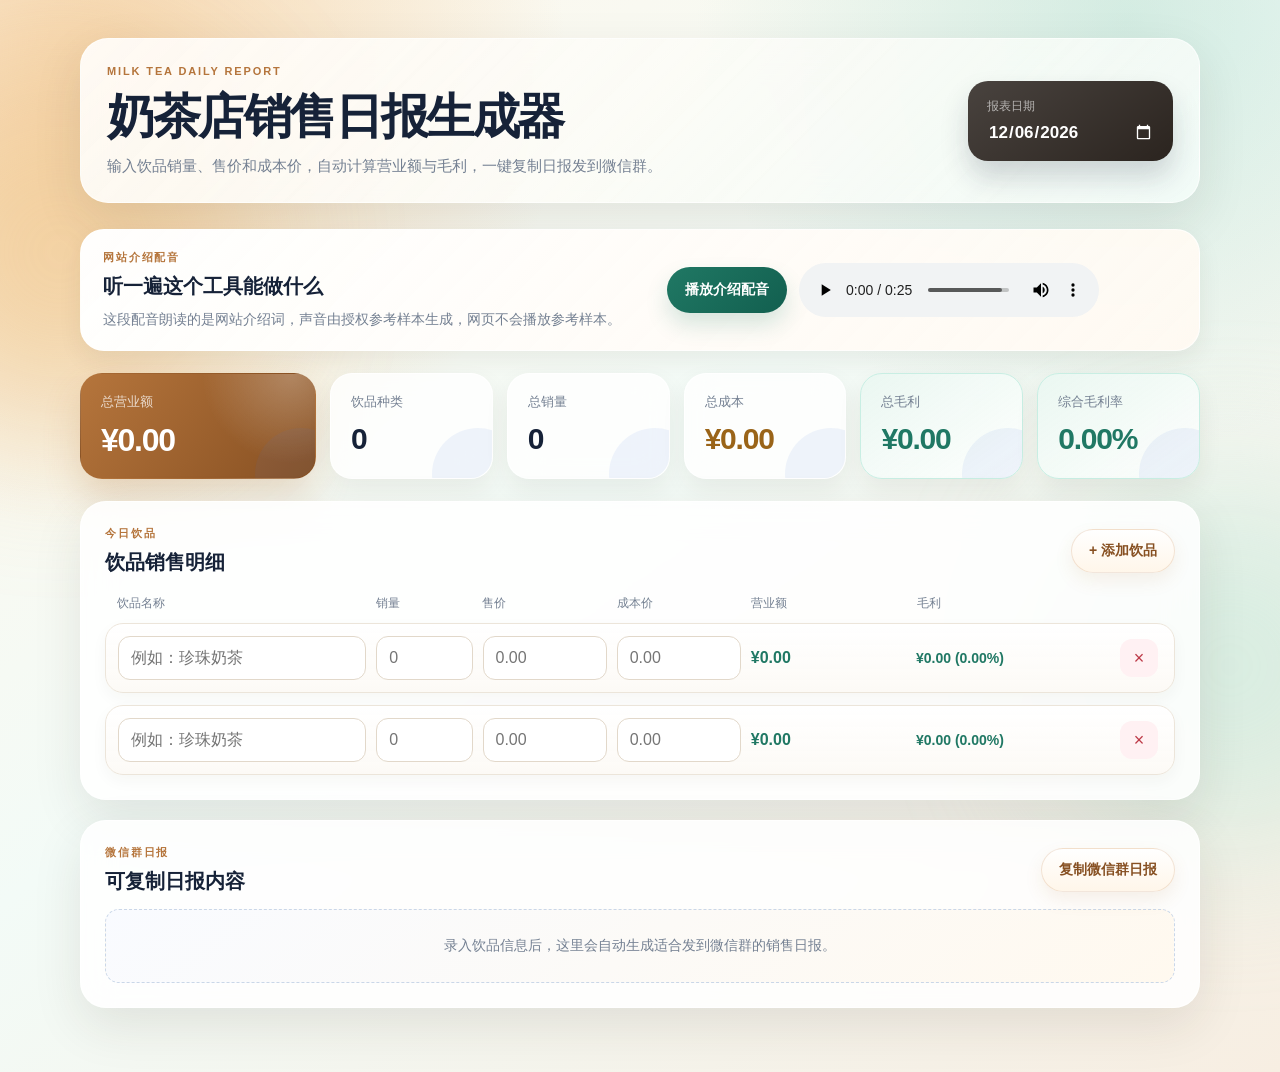
==== commit cc7bafd8: "Add generated website voiceover" ====
--- a/index.html
+++ b/index.html
@@ -5,7 +5,7 @@
     <meta name="viewport" content="width=device-width, initial-scale=1.0">
     <meta name="theme-color" content="#2b241f">
     <title>奶茶店销售日报生成器</title>
-    <link rel="stylesheet" href="./styles.css?v=milk-tea-v2">
+    <link rel="stylesheet" href="./styles.css?v=milk-tea-v3">
   </head>
   <body>
     <div class="page-glow one" aria-hidden="true"></div>
@@ -22,6 +22,18 @@
           <input id="reportDate" class="date-input" type="date" aria-label="选择日报日期">
         </div>
       </header>
+
+      <section class="voice-card" aria-labelledby="voiceTitle">
+        <div>
+          <p class="section-tag">网站介绍配音</p>
+          <h2 id="voiceTitle">听一遍这个工具能做什么</h2>
+          <p>这段配音朗读的是网站介绍词，声音由授权参考样本生成，网页不会播放参考样本。</p>
+        </div>
+        <div class="voice-actions">
+          <button class="voice-button" id="voiceButton" type="button">播放介绍配音</button>
+          <audio id="voiceAudio" controls preload="metadata" src="./generated-audio/site-voiceover.wav"></audio>
+        </div>
+      </section>
 
       <section class="summary-grid" aria-label="销售概览">
         <article class="summary-card primary">
@@ -90,6 +102,6 @@
       <p class="toast" id="toast" role="status" aria-live="polite"></p>
     </main>
 
-    <script src="./app.js?v=milk-tea-v2"></script>
+    <script src="./app.js?v=milk-tea-v3"></script>
   </body>
 </html>
--- a/styles.css
+++ b/styles.css
@@ -152,6 +152,62 @@
   margin-bottom: 22px;
 }
 
+.voice-card {
+  display: flex;
+  justify-content: space-between;
+  gap: 18px;
+  align-items: center;
+  margin-bottom: 22px;
+  padding: 20px 22px;
+  border: 1px solid rgba(255, 255, 255, 0.72);
+  border-radius: 24px;
+  background:
+    linear-gradient(135deg, rgba(255, 255, 255, 0.9), rgba(255, 248, 238, 0.76)),
+    rgba(255, 255, 255, 0.82);
+  box-shadow: var(--shadow-soft);
+  backdrop-filter: blur(16px);
+}
+
+.voice-card h2 {
+  margin-bottom: 8px;
+}
+
+.voice-card p:not(.section-tag) {
+  margin: 0;
+  color: var(--muted);
+  font-size: 14px;
+  line-height: 1.6;
+}
+
+.voice-actions {
+  display: flex;
+  gap: 12px;
+  align-items: center;
+  min-width: min(100%, 510px);
+}
+
+.voice-button {
+  min-height: 46px;
+  padding: 0 18px;
+  border: 0;
+  border-radius: 999px;
+  color: #fff;
+  background: linear-gradient(135deg, var(--green), #125f4f);
+  box-shadow: 0 12px 22px rgba(32, 120, 100, 0.18);
+  font-size: 14px;
+  font-weight: 700;
+  white-space: nowrap;
+}
+
+.voice-button:hover {
+  transform: translateY(-1px);
+}
+
+.voice-actions audio {
+  width: 300px;
+  max-width: 100%;
+}
+
 .summary-card {
   position: relative;
   overflow: hidden;
@@ -474,6 +530,23 @@
     gap: 9px;
   }
 
+  .voice-card {
+    display: block;
+    padding: 18px;
+    border-radius: 22px;
+  }
+
+  .voice-actions {
+    display: grid;
+    min-width: 0;
+    margin-top: 14px;
+  }
+
+  .voice-button,
+  .voice-actions audio {
+    width: 100%;
+  }
+
   .summary-card {
     padding: 14px;
   }
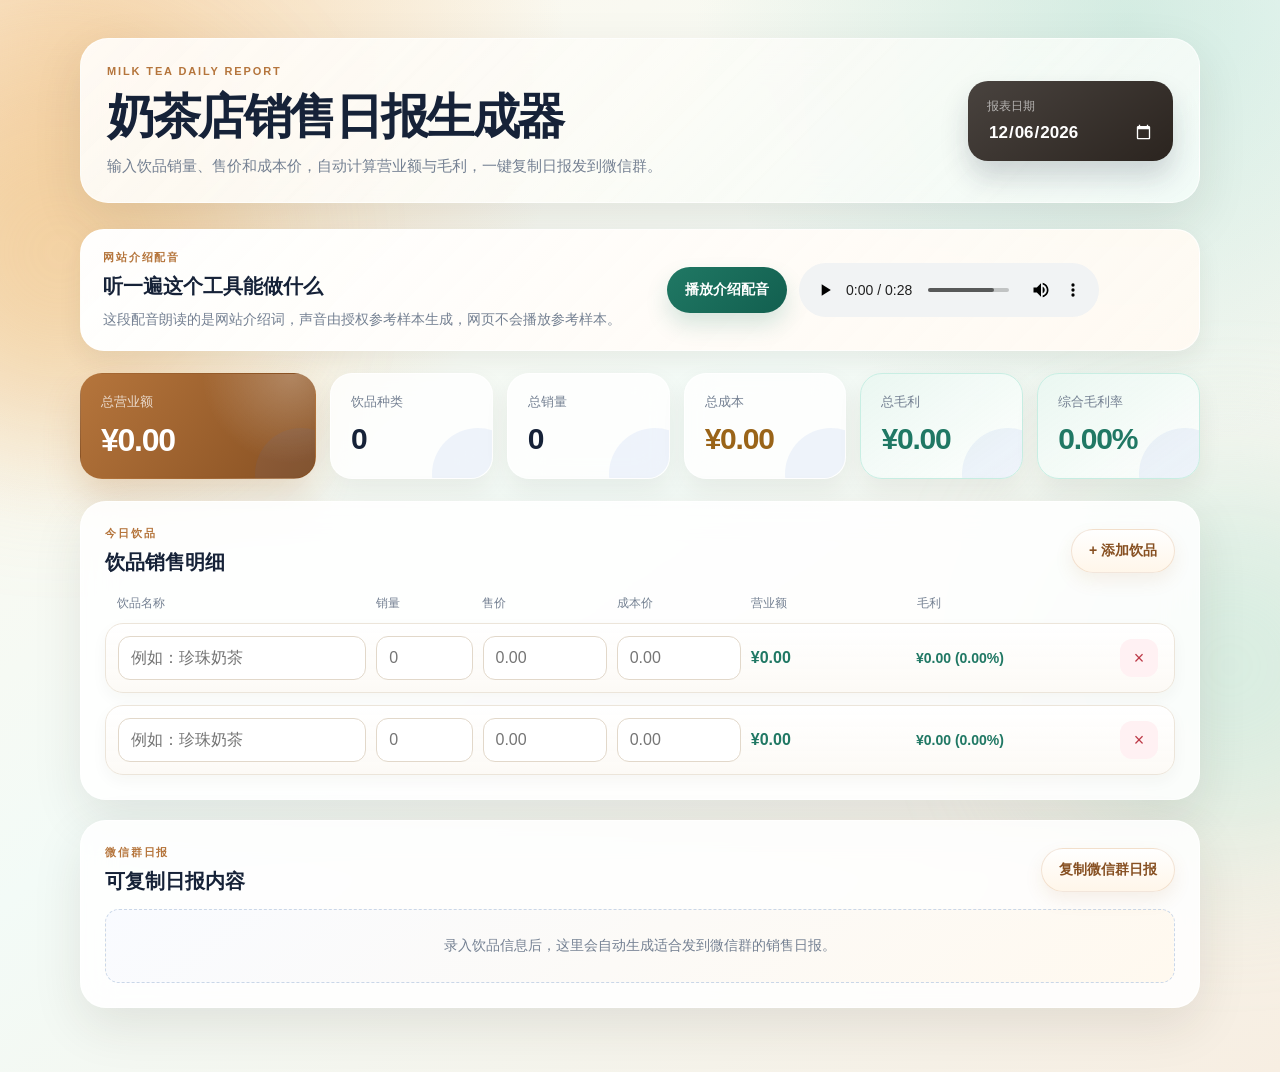
==== commit a4f8dac6: "Improve generated voiceover similarity" ====
--- a/index.html
+++ b/index.html
@@ -31,7 +31,7 @@
         </div>
         <div class="voice-actions">
           <button class="voice-button" id="voiceButton" type="button">播放介绍配音</button>
-          <audio id="voiceAudio" controls preload="metadata" src="./generated-audio/site-voiceover.wav"></audio>
+          <audio id="voiceAudio" controls preload="metadata" src="./generated-audio/site-voiceover.wav?v=voice-v2"></audio>
         </div>
       </section>
 
